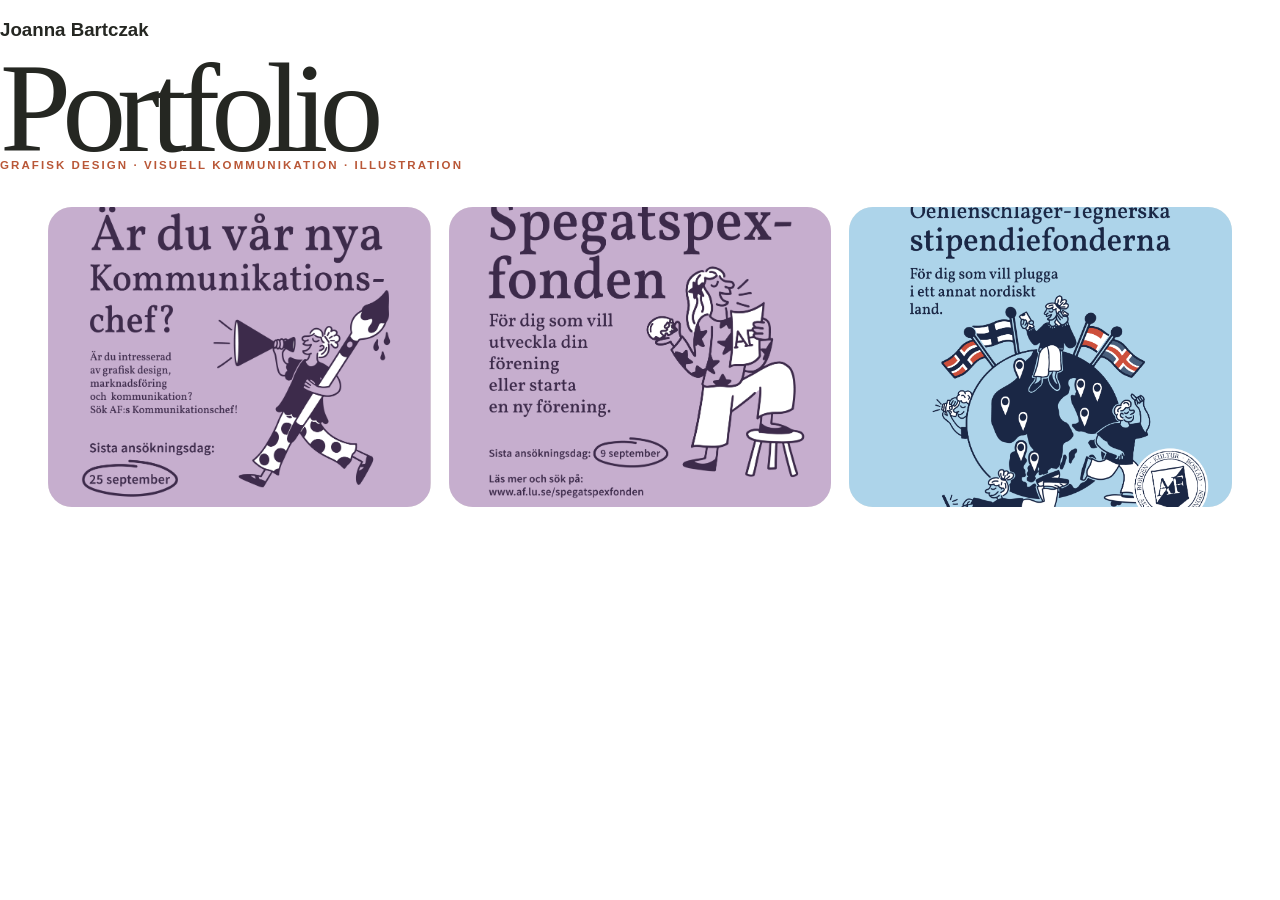
==== index.html @ e689d625 "Update index.html" ====
<!doctype html>
<html lang="en">
  <head>
    <meta charset="UTF-8" />
    <meta name="viewport" content="width=device-width, initial-scale=1.0" />
    <meta
      name="description"
      content="Portfolio - Joanna Bartczak"
    />
    <title>Portfolio - Joanna Bartczak</title>
     <h3>Joanna Bartczak</h3>
    <h1>Portfolio</h1>
    <p class="eyebrow">Grafisk design · Visuell kommunikation · Illustration</p>
    <link rel="stylesheet" href="styles.css" />
  </head>
  <body>
    <main class="showcase">
      <section class="gallery" aria-label="Field Notes image collection">
        <figure class="gallery__item gallery__item--portrait">
          <img
            src="assets/images/projekt1.png"
          />
          <figcaption>
            <span class="gallery__title">Postutlysning</span>
            <span class="gallery__detail">Akademiska Föreningen</span>
          </figcaption>
          <a
  class="gallery__link"
  href="https://joannabartczak.notion.site/1"
  target="_top"
></a>
        </figure>

        <figure class="gallery__item">
          <img
            src="assets/images/projekt2.png"
          />
          <figcaption>
            <span class="gallery__title">Spegatspexfonden</span>
            <span class="gallery__detail">Akademiska Föreningen</span>
          </figcaption>
          <a
            class="gallery__link"
            href="https://joannabartczak.notion.site/2"
          ></a>
        </figure>

        <figure class="gallery__item">
          <img
            src="assets/images/projekt3.png"
          />
          <figcaption>
            <span class="gallery__title">OT-fonden</span>
            <span class="gallery__detail">Akademiska Föreningen</span>
          </figcaption>
          <a
            class="gallery__link"
            href="https://joannabartczak.notion.site/3"
          ></a>
        </figure>
      </section>
    </main>
  </body>
</html>
---- styles.css ----
:root {
  color-scheme: light;
  --paper: #ffffff;
  --ink: #252722;
  --muted: #72776d;
  --line: #dedfd9;
  --accent: #b95737;
  --radius: 24px;
}

* {
  box-sizing: border-box;
}

html {
  background: var(--paper);
}

body {
  min-width: 320px;
  margin: 0;
  background: var(--paper);
  color: var(--ink);
  font-family: "Avenir Next", Avenir, "Century Gothic", sans-serif;
  -webkit-font-smoothing: antialiased;
}

img {
  display: block;
  width: 100%;
}

.showcase {
  width: min(100% - 96px, 1480px);
  margin-inline: auto;
  padding: 48px 0 28px;
}

.showcase__header {
  display: grid;
  grid-template-columns: minmax(0, 1.5fr) minmax(260px, 0.5fr);
  align-items: end;
  gap: 20px;
  margin-bottom: 28px;
}

.eyebrow {
  grid-column: 1 / -1;
  margin: 0 0 -12px;
  color: var(--accent);
  font-size: 0.72rem;
  font-weight: 700;
  letter-spacing: 0.18em;
  text-transform: uppercase;
}

h1 {
  margin: 0;
  font-family: "Iowan Old Style", "Palatino Linotype", Palatino, Georgia, serif;
  font-size: clamp(3.5rem, 10vw, 9.5rem);
  font-weight: 400;
  letter-spacing: -0.07em;
  line-height: 0.78;
}

.introduction {
  max-width: 34ch;
  margin: 0 0 0.35rem;
  color: var(--muted);
  font-family: "Iowan Old Style", "Palatino Linotype", Palatino, Georgia, serif;
  font-size: clamp(1rem, 1.3vw, 1.2rem);
  line-height: 1.55;
}

.gallery {
  display: grid;
  grid-template-columns: repeat(3, minmax(0, 1fr));
  grid-auto-rows: min(28vw, 300px);
  gap: 18px;
}

.gallery__item {
  position: relative;
  min-width: 0;
  margin: 0;
  overflow: hidden;
  border-radius: var(--radius);
  background: #e9e8e2;
  isolation: isolate;
  outline: none;
}

.gallery__item::after {
  position: absolute;
  inset: 0;
  z-index: 1;
  background: linear-gradient(180deg, transparent 35%, rgba(24, 26, 22, 0.72) 100%);
  content: "";
  opacity: 0;
  transition: opacity 350ms ease;
}

.gallery__item img {
  height: 100%;
  object-fit: cover;
  transition: transform 650ms cubic-bezier(0.2, 0.75, 0.25, 1), filter 450ms ease;
}

.gallery__item:nth-child(2) img,
.gallery__item:nth-child(5) img {
  object-position: center 65%;
}

.gallery__item--portrait img {
  object-position: center 58%;
}

.gallery__item figcaption {
  position: absolute;
  right: 24px;
  bottom: 22px;
  left: 24px;
  z-index: 2;
  display: flex;
  align-items: end;
  justify-content: space-between;
  gap: 18px;
  color: #fffdf7;
  opacity: 0;
  transform: translateY(12px);
  transition: opacity 300ms ease, transform 400ms cubic-bezier(0.2, 0.75, 0.25, 1);
}

.gallery__title {
  font-family: "Iowan Old Style", "Palatino Linotype", Palatino, Georgia, serif;
  font-size: clamp(1.65rem, 2.5vw, 2.75rem);
  letter-spacing: -0.05em;
  line-height: 0.9;
}

.gallery__detail {
  flex: 0 0 auto;
  font-size: 0.66rem;
  font-weight: 700;
  letter-spacing: 0.13em;
  text-align: right;
  text-transform: uppercase;
}

.gallery__item:hover::after,
.gallery__item:focus-visible::after {
  opacity: 1;
}

.gallery__item:hover img,
.gallery__item:focus-visible img {
  filter: saturate(0.86);
  transform: scale(1.045);
}

.gallery__item:hover figcaption,
.gallery__item:focus-visible figcaption {
  opacity: 1;
  transform: translateY(0);
}

.gallery__item:focus-visible {
  box-shadow: 0 0 0 4px var(--paper), 0 0 0 7px var(--accent);
}

.showcase__footer {
  display: flex;
  justify-content: space-between;
  gap: 24px;
  margin-top: 22px;
  padding: 16px 2px 0;
  border-top: 1px solid var(--line);
  color: var(--muted);
  font-size: 0.67rem;
  font-weight: 700;
  letter-spacing: 0.15em;
  text-transform: uppercase;
}
@media (max-width: 900px) {
  .showcase {
    width: min(100% - 48px, 720px);
    padding: 40px 0 24px;
  }


  .showcase__header {
    grid-template-columns: 1fr;
    gap: 24px;
  }

  .eyebrow {
    grid-column: auto;
  }

  .gallery {
    grid-template-columns: repeat(2, minmax(0, 1fr));
    grid-template-rows: repeat(3, min(58vw, 420px));
  }
}

@media (max-width: 560px) {
  :root {
    --radius: 18px;
  }

  .showcase {
    width: min(100% - 32px, 420px);
    padding: 28px 0 20px;
  }

  .showcase__header {
    margin-bottom: 30px;
  }

  h1 {
    font-size: clamp(4rem, 24vw, 6rem);
  }

  .gallery {
    grid-template-columns: 1fr;
    grid-template-rows: repeat(6, 112vw);
    gap: 12px;
  }

  .gallery__item figcaption {
    right: 18px;
    bottom: 18px;
    left: 18px;
  }

  .showcase__footer span:nth-child(2) {
    display: none;
  }
}

@media (hover: none) {
  .gallery__item::after,
  .gallery__item figcaption {
    opacity: 1;
  }

  .gallery__item figcaption {
    transform: none;
  }
}

@media (prefers-reduced-motion: reduce) {
  *,
  *::before,
  *::after {
    scroll-behavior: auto !important;
    transition-duration: 0.01ms !important;
  }
}
.gallery__link {
  position: absolute;
  inset: 0;
  z-index: 3;
  display: block;
}
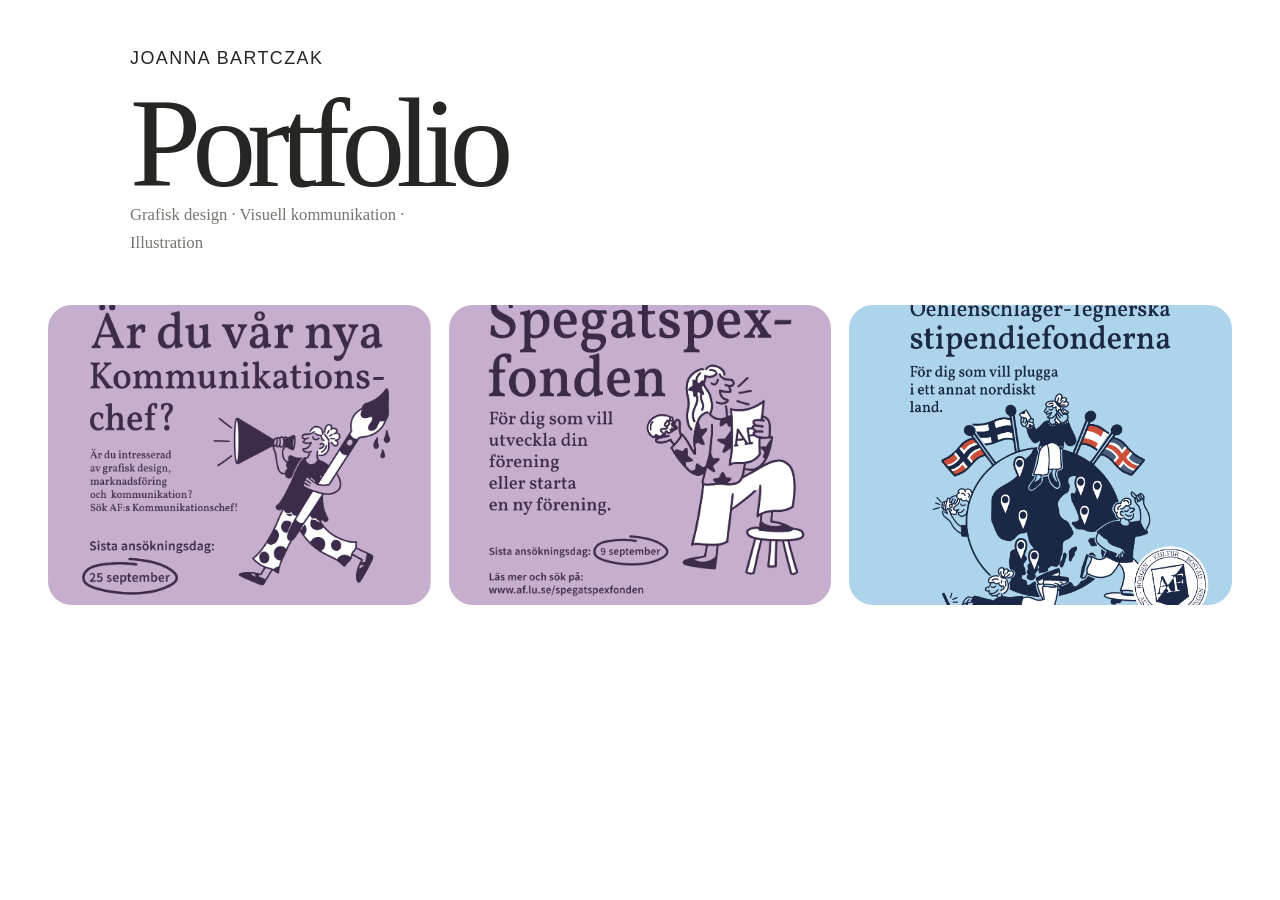
==== commit 9649983e: "Update index.html" ====
--- a/index.html
+++ b/index.html
@@ -8,14 +8,18 @@
       content="Portfolio - Joanna Bartczak"
     />
     <title>Portfolio - Joanna Bartczak</title>
-     <h3>Joanna Bartczak</h3>
-    <h1>Portfolio</h1>
-    <p class="eyebrow">Grafisk design · Visuell kommunikation · Illustration</p>
     <link rel="stylesheet" href="styles.css" />
   </head>
   <body>
     <main class="showcase">
-      <section class="gallery" aria-label="Field Notes image collection">
+      <header class="showcase__header">
+        <div>
+          <h3>Joanna Bartczak</h3>
+          <h1>Portfolio</h1>
+          <p class="eyebrow"> Grafisk design · Visuell kommunikation · Illustration </p>
+        </div>
+      </header>
+      <section class="gallery">
         <figure class="gallery__item gallery__item--portrait">
           <img
             src="assets/images/projekt1.png"
--- a/styles.css
+++ b/styles.css
@@ -33,25 +33,23 @@
 .showcase {
   width: min(100% - 96px, 1480px);
   margin-inline: auto;
-  padding: 48px 0 28px;
+  padding: 48px 0 32px;
 }
 
 .showcase__header {
-  display: grid;
-  grid-template-columns: minmax(0, 1.5fr) minmax(260px, 0.5fr);
-  align-items: end;
-  gap: 20px;
-  margin-bottom: 28px;
+  display: block;
+  width: min(100%, 1100px);
+  margin: 0 auto 48px;
+  padding: 0 40px;
 }
 
 .eyebrow {
-  grid-column: 1 / -1;
-  margin: 0 0 -12px;
-  color: var(--accent);
-  font-size: 0.72rem;
-  font-weight: 700;
-  letter-spacing: 0.18em;
-  text-transform: uppercase;
+  max-width: 34ch;
+  margin: 0 0 1rem;
+  color: var(--muted);
+  font-family: "Iowan Old Style", "Palatino Linotype", Palatino, Georgia, serif;
+  font-size: clamp(1rem, 1.3vw, 1.2rem);
+  line-height: 1.7;
 }
 
 h1 {
@@ -60,12 +58,22 @@
   font-size: clamp(3.5rem, 10vw, 9.5rem);
   font-weight: 400;
   letter-spacing: -0.07em;
-  line-height: 0.78;
+  line-height: 0.9;
+}
+
+h3 {
+  margin: 0 0 16px;
+  font-family: "Avenir Next", Avenir, "Century Gothic", sans-serif;
+  font-size: clamp(1rem, 1.4vw, 1.4rem);
+  font-weight: 500;
+  letter-spacing: 0.08em;
+  text-transform: uppercase;
+  line-height: 1.2;
 }
 
 .introduction {
-  max-width: 34ch;
-  margin: 0 0 0.35rem;
+  max-width: none;
+  margin: 24px 0 0;
   color: var(--muted);
   font-family: "Iowan Old Style", "Palatino Linotype", Palatino, Georgia, serif;
   font-size: clamp(1rem, 1.3vw, 1.2rem);
@@ -182,15 +190,19 @@
   text-transform: uppercase;
 }
 @media (max-width: 900px) {
-  .showcase {
+ .showcase {
     width: min(100% - 48px, 720px);
     padding: 40px 0 24px;
   }
 
-
   .showcase__header {
     grid-template-columns: 1fr;
-    gap: 24px;
+    gap: 20px;
+    margin-bottom: 36px;
+  }
+
+  .introduction {
+    max-width: 48ch;
   }
 
   .eyebrow {
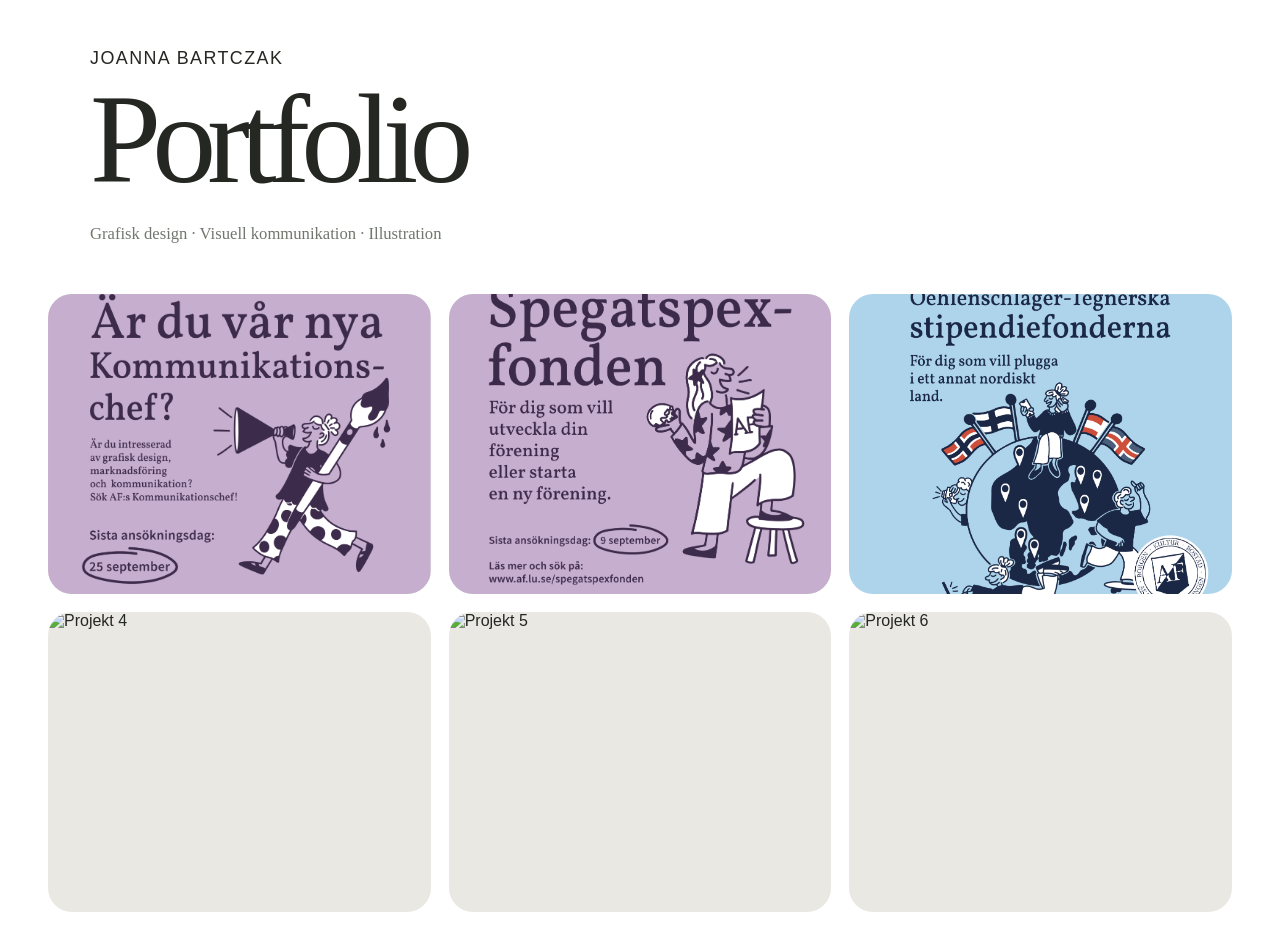
==== commit c492dca9: "Update index.html" ====
--- a/index.html
+++ b/index.html
@@ -62,6 +62,53 @@
             href="https://joannabartczak.notion.site/3"
           ></a>
         </figure>
+        <figure class="gallery__item">
+  <img
+    src="assets/images/projekt4.png"
+    alt="Projekt 4"
+  />
+  <figcaption>
+    <span class="gallery__title">Projektnamn</span>
+    <span class="gallery__detail">Organisation eller kund</span>
+  </figcaption>
+  <a
+    class="gallery__link"
+    href="projekt4.html"
+    aria-label="Visa Projektnamn"
+  ></a>
+</figure>
+
+<figure class="gallery__item">
+  <img
+    src="assets/images/projekt5.png"
+    alt="Projekt 5"
+  />
+  <figcaption>
+    <span class="gallery__title">Projektnamn</span>
+    <span class="gallery__detail">Organisation eller kund</span>
+  </figcaption>
+  <a
+    class="gallery__link"
+    href="projekt5.html"
+    aria-label="Visa Projektnamn"
+  ></a>
+</figure>
+
+<figure class="gallery__item">
+  <img
+    src="assets/images/projekt6.png"
+    alt="Projekt 6"
+  />
+  <figcaption>
+    <span class="gallery__title">Projektnamn</span>
+    <span class="gallery__detail">Organisation eller kund</span>
+  </figcaption>
+  <a
+    class="gallery__link"
+    href="projekt6.html"
+    aria-label="Visa Projektnamn"
+  ></a>
+</figure>
       </section>
     </main>
   </body>
--- a/styles.css
+++ b/styles.css
@@ -37,19 +37,18 @@
 }
 
 .showcase__header {
-  display: block;
   width: min(100%, 1100px);
   margin: 0 auto 48px;
-  padding: 0 40px;
-}
+}
+
 
 .eyebrow {
-  max-width: 34ch;
-  margin: 0 0 1rem;
+  max-width: none;
+  margin: 24px 0 0;
   color: var(--muted);
   font-family: "Iowan Old Style", "Palatino Linotype", Palatino, Georgia, serif;
   font-size: clamp(1rem, 1.3vw, 1.2rem);
-  line-height: 1.7;
+  line-height: 1.55;
 }
 
 h1 {
@@ -62,7 +61,7 @@
 }
 
 h3 {
-  margin: 0 0 16px;
+  margin: 0 0 12px;
   font-family: "Avenir Next", Avenir, "Century Gothic", sans-serif;
   font-size: clamp(1rem, 1.4vw, 1.4rem);
   font-weight: 500;
@@ -70,6 +69,7 @@
   text-transform: uppercase;
   line-height: 1.2;
 }
+
 
 .introduction {
   max-width: none;
@@ -130,9 +130,9 @@
   left: 24px;
   z-index: 2;
   display: flex;
-  align-items: end;
-  justify-content: space-between;
-  gap: 18px;
+  flex-direction: column;
+  align-items: flex-start;
+  gap: 8px;
   color: #fffdf7;
   opacity: 0;
   transform: translateY(12px);
@@ -147,11 +147,10 @@
 }
 
 .gallery__detail {
-  flex: 0 0 auto;
   font-size: 0.66rem;
   font-weight: 700;
   letter-spacing: 0.13em;
-  text-align: right;
+  text-align: left;
   text-transform: uppercase;
 }
 
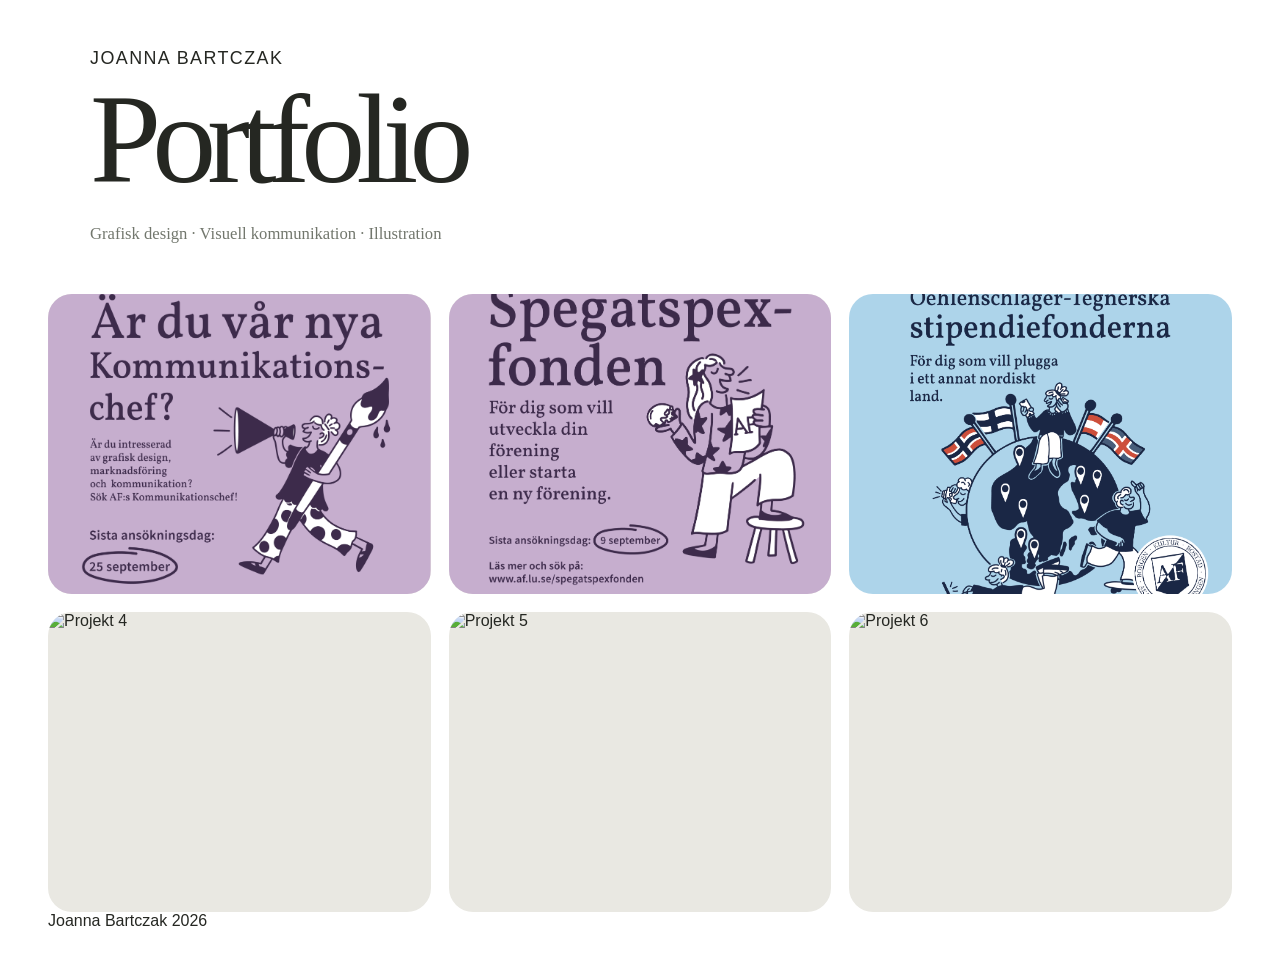
==== commit 2d29ca7e: "Update index.html" ====
--- a/index.html
+++ b/index.html
@@ -30,7 +30,7 @@
           </figcaption>
           <a
   class="gallery__link"
-  href="https://joannabartczak.notion.site/1"
+  href="projekt1.html"
   target="_top"
 ></a>
         </figure>
@@ -45,7 +45,7 @@
           </figcaption>
           <a
             class="gallery__link"
-            href="https://joannabartczak.notion.site/2"
+            href="projekt2.html"
           ></a>
         </figure>
 
@@ -59,7 +59,7 @@
           </figcaption>
           <a
             class="gallery__link"
-            href="https://joannabartczak.notion.site/3"
+            href="projekt3.html"
           ></a>
         </figure>
         <figure class="gallery__item">
@@ -110,6 +110,10 @@
   ></a>
 </figure>
       </section>
+<footer class="site-footer">
+  <span>Joanna Bartczak</span>
+  <span>2026</span>
+</footer>
     </main>
   </body>
 </html>
--- a/styles.css
+++ b/styles.css
@@ -75,7 +75,7 @@
   max-width: none;
   margin: 24px 0 0;
   color: var(--muted);
-  font-family: "Iowan Old Style", "Palatino Linotype", Palatino, Georgia, serif;
+  font-family: "Avenir Next", Avenir, "Century Gothic", sans-serif;
   font-size: clamp(1rem, 1.3vw, 1.2rem);
   line-height: 1.55;
 }
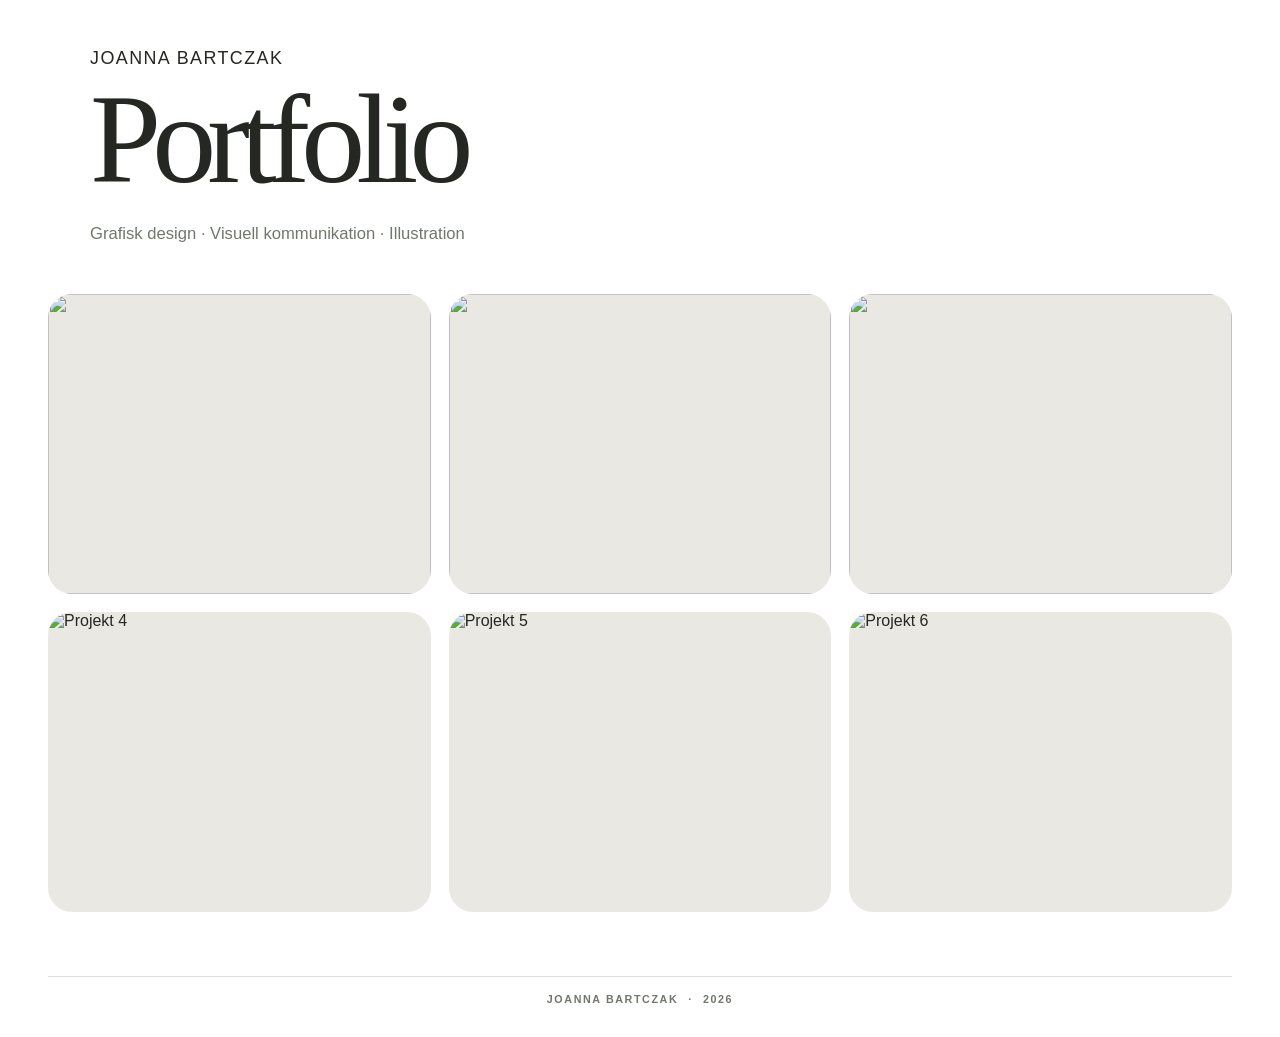
==== commit d28a10e1: "Update index.html" ====
--- a/index.html
+++ b/index.html
@@ -22,7 +22,7 @@
       <section class="gallery">
         <figure class="gallery__item gallery__item--portrait">
           <img
-            src="assets/images/projekt1.png"
+            src="assets/images/project1.png"
           />
           <figcaption>
             <span class="gallery__title">Postutlysning</span>
@@ -30,14 +30,14 @@
           </figcaption>
           <a
   class="gallery__link"
-  href="projekt1.html"
+  href="project1.html"
   target="_top"
 ></a>
         </figure>
 
         <figure class="gallery__item">
           <img
-            src="assets/images/projekt2.png"
+            src="assets/images/project2.png"
           />
           <figcaption>
             <span class="gallery__title">Spegatspexfonden</span>
@@ -45,13 +45,13 @@
           </figcaption>
           <a
             class="gallery__link"
-            href="projekt2.html"
+            href="project2.html"
           ></a>
         </figure>
 
         <figure class="gallery__item">
           <img
-            src="assets/images/projekt3.png"
+            src="assets/images/project3.png"
           />
           <figcaption>
             <span class="gallery__title">OT-fonden</span>
@@ -59,12 +59,12 @@
           </figcaption>
           <a
             class="gallery__link"
-            href="projekt3.html"
+            href="project3.html"
           ></a>
         </figure>
         <figure class="gallery__item">
   <img
-    src="assets/images/projekt4.png"
+    src="assets/images/project4.png"
     alt="Projekt 4"
   />
   <figcaption>
@@ -73,14 +73,14 @@
   </figcaption>
   <a
     class="gallery__link"
-    href="projekt4.html"
+    href="project4.html"
     aria-label="Visa Projektnamn"
   ></a>
 </figure>
 
 <figure class="gallery__item">
   <img
-    src="assets/images/projekt5.png"
+    src="assets/images/project5.png"
     alt="Projekt 5"
   />
   <figcaption>
@@ -89,14 +89,14 @@
   </figcaption>
   <a
     class="gallery__link"
-    href="projekt5.html"
+    href="project5.html"
     aria-label="Visa Projektnamn"
   ></a>
 </figure>
 
 <figure class="gallery__item">
   <img
-    src="assets/images/projekt6.png"
+    src="assets/images/project6.png"
     alt="Projekt 6"
   />
   <figcaption>
@@ -105,7 +105,7 @@
   </figcaption>
   <a
     class="gallery__link"
-    href="projekt6.html"
+    href="project6.html"
     aria-label="Visa Projektnamn"
   ></a>
 </figure>
--- a/styles.css
+++ b/styles.css
@@ -46,7 +46,7 @@
   max-width: none;
   margin: 24px 0 0;
   color: var(--muted);
-  font-family: "Iowan Old Style", "Palatino Linotype", Palatino, Georgia, serif;
+  font-family: "Avenir Next", Avenir, "Century Gothic", sans-serif;
   font-size: clamp(1rem, 1.3vw, 1.2rem);
   line-height: 1.55;
 }
@@ -175,12 +175,13 @@
   box-shadow: 0 0 0 4px var(--paper), 0 0 0 7px var(--accent);
 }
 
-.showcase__footer {
+.site-footer {
   display: flex;
-  justify-content: space-between;
-  gap: 24px;
-  margin-top: 22px;
-  padding: 16px 2px 0;
+  justify-content: center;
+  align-items: center;
+  gap: 10px;
+  margin-top: 64px;
+  padding-top: 16px;
   border-top: 1px solid var(--line);
   color: var(--muted);
   font-size: 0.67rem;
@@ -188,6 +189,11 @@
   letter-spacing: 0.15em;
   text-transform: uppercase;
 }
+
+.site-footer span:first-child::after {
+  content: "·";
+  margin-left: 10px;
+}
 @media (max-width: 900px) {
  .showcase {
     width: min(100% - 48px, 720px);
@@ -212,6 +218,9 @@
     grid-template-columns: repeat(2, minmax(0, 1fr));
     grid-template-rows: repeat(3, min(58vw, 420px));
   }
+   .site-footer {
+    margin-top: 48px;
+  }
 }
 
 @media (max-width: 560px) {
@@ -244,8 +253,8 @@
     left: 18px;
   }
 
-  .showcase__footer span:nth-child(2) {
-    display: none;
+   .site-footer {
+    margin-top: 48px;
   }
 }
 
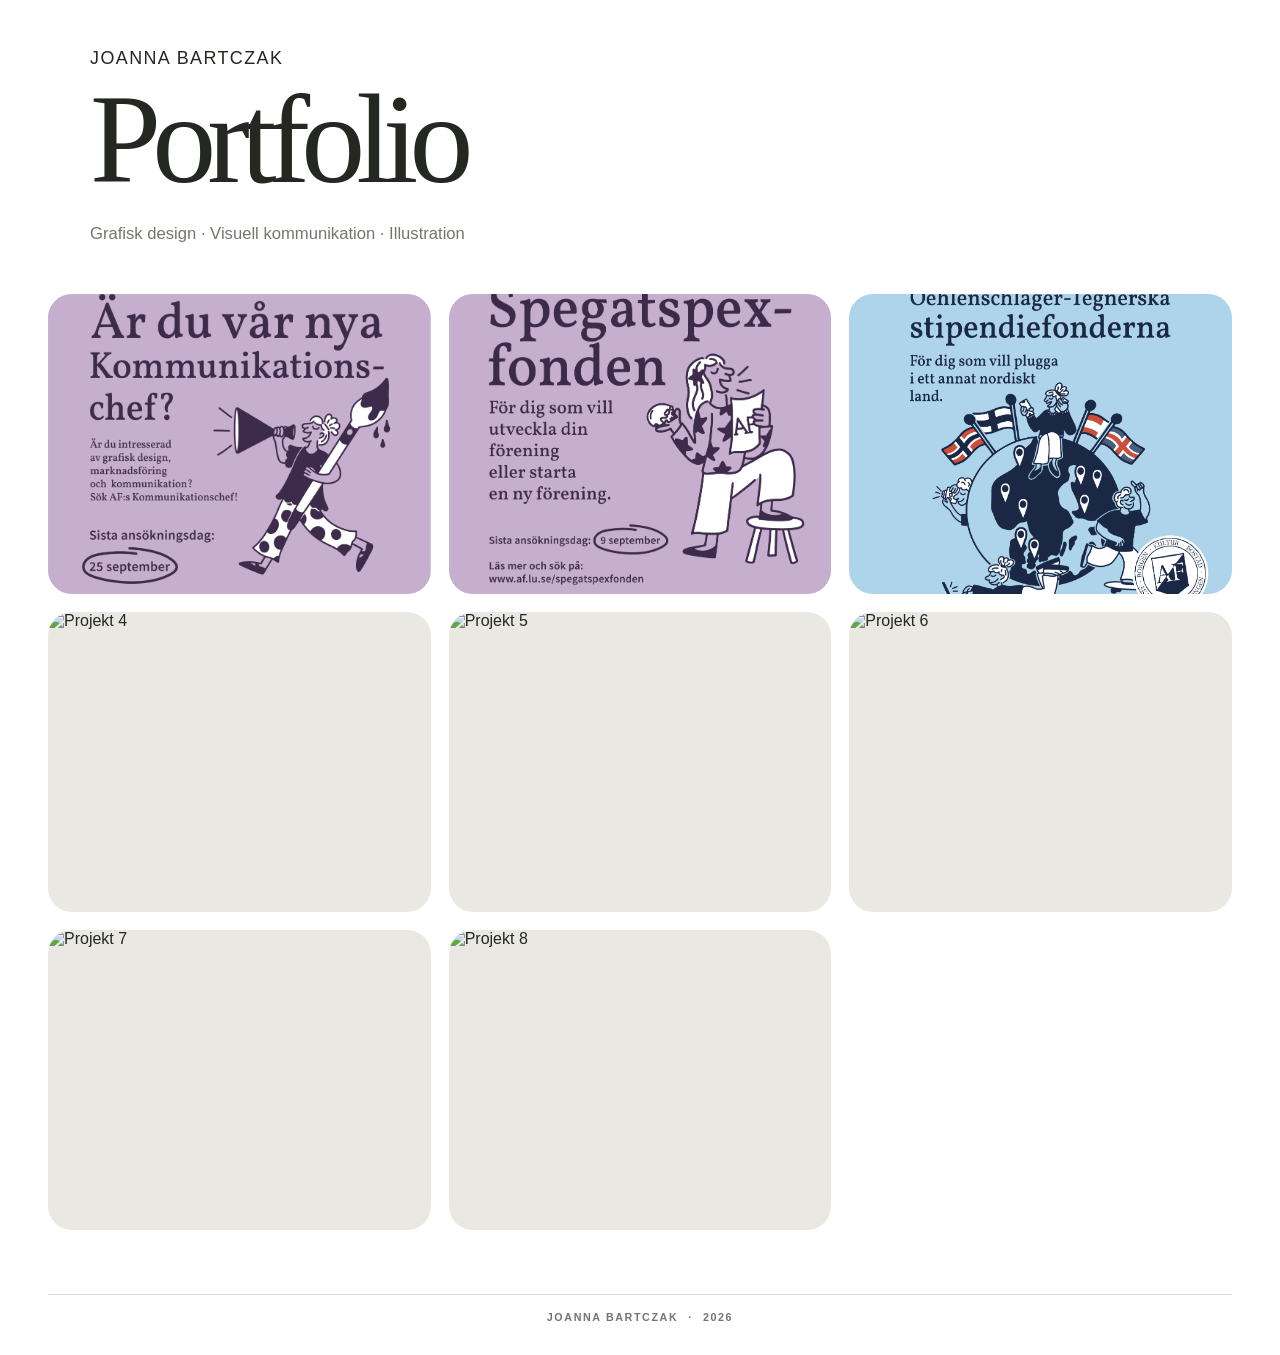
==== commit 9592eac4: "Update index.html" ====
--- a/index.html
+++ b/index.html
@@ -54,7 +54,7 @@
             src="assets/images/project3.png"
           />
           <figcaption>
-            <span class="gallery__title">OT-fonden</span>
+            <span class="gallery__title">OT-fonderna</span>
             <span class="gallery__detail">Akademiska Föreningen</span>
           </figcaption>
           <a
@@ -68,8 +68,8 @@
     alt="Projekt 4"
   />
   <figcaption>
-    <span class="gallery__title">Projektnamn</span>
-    <span class="gallery__detail">Organisation eller kund</span>
+    <span class="gallery__title">Allmänna stipendiefonder</span>
+    <span class="gallery__detail">Akademiska Föreningen</span>
   </figcaption>
   <a
     class="gallery__link"
@@ -84,8 +84,8 @@
     alt="Projekt 5"
   />
   <figcaption>
-    <span class="gallery__title">Projektnamn</span>
-    <span class="gallery__detail">Organisation eller kund</span>
+    <span class="gallery__title">Övriga illustrationer</span>
+    <span class="gallery__detail">Privat</span>
   </figcaption>
   <a
     class="gallery__link"
@@ -100,8 +100,8 @@
     alt="Projekt 6"
   />
   <figcaption>
-    <span class="gallery__title">Projektnamn</span>
-    <span class="gallery__detail">Organisation eller kund</span>
+    <span class="gallery__title">Musikal</span>
+    <span class="gallery__detail">Studentmusikal i Lund</span>
   </figcaption>
   <a
     class="gallery__link"
@@ -109,6 +109,40 @@
     aria-label="Visa Projektnamn"
   ></a>
 </figure>
+
+      
+<figure class="gallery__item">
+  <img
+    src="assets/images/project7.png"
+    alt="Projekt 7"
+  />
+  <figcaption>
+    <span class="gallery__title">Planlösning</span>
+    <span class="gallery__detail">AF-Borgen AB</span>
+  </figcaption>
+  <a
+    class="gallery__link"
+    href="project7.html"
+    aria-label="Visa Projektnamn"
+  ></a>
+</figure>
+
+        <figure class="gallery__item">
+  <img
+    src="assets/images/project8.png"
+    alt="Projekt 8"
+  />
+  <figcaption>
+    <span class="gallery__title">Hemsida</span>
+    <span class="gallery__detail">AF-Borgen AB</span>
+  </figcaption>
+  <a
+    class="gallery__link"
+    href="project8.html"
+    aria-label="Visa Projektnamn"
+  ></a>
+</figure>
+        
       </section>
 <footer class="site-footer">
   <span>Joanna Bartczak</span>
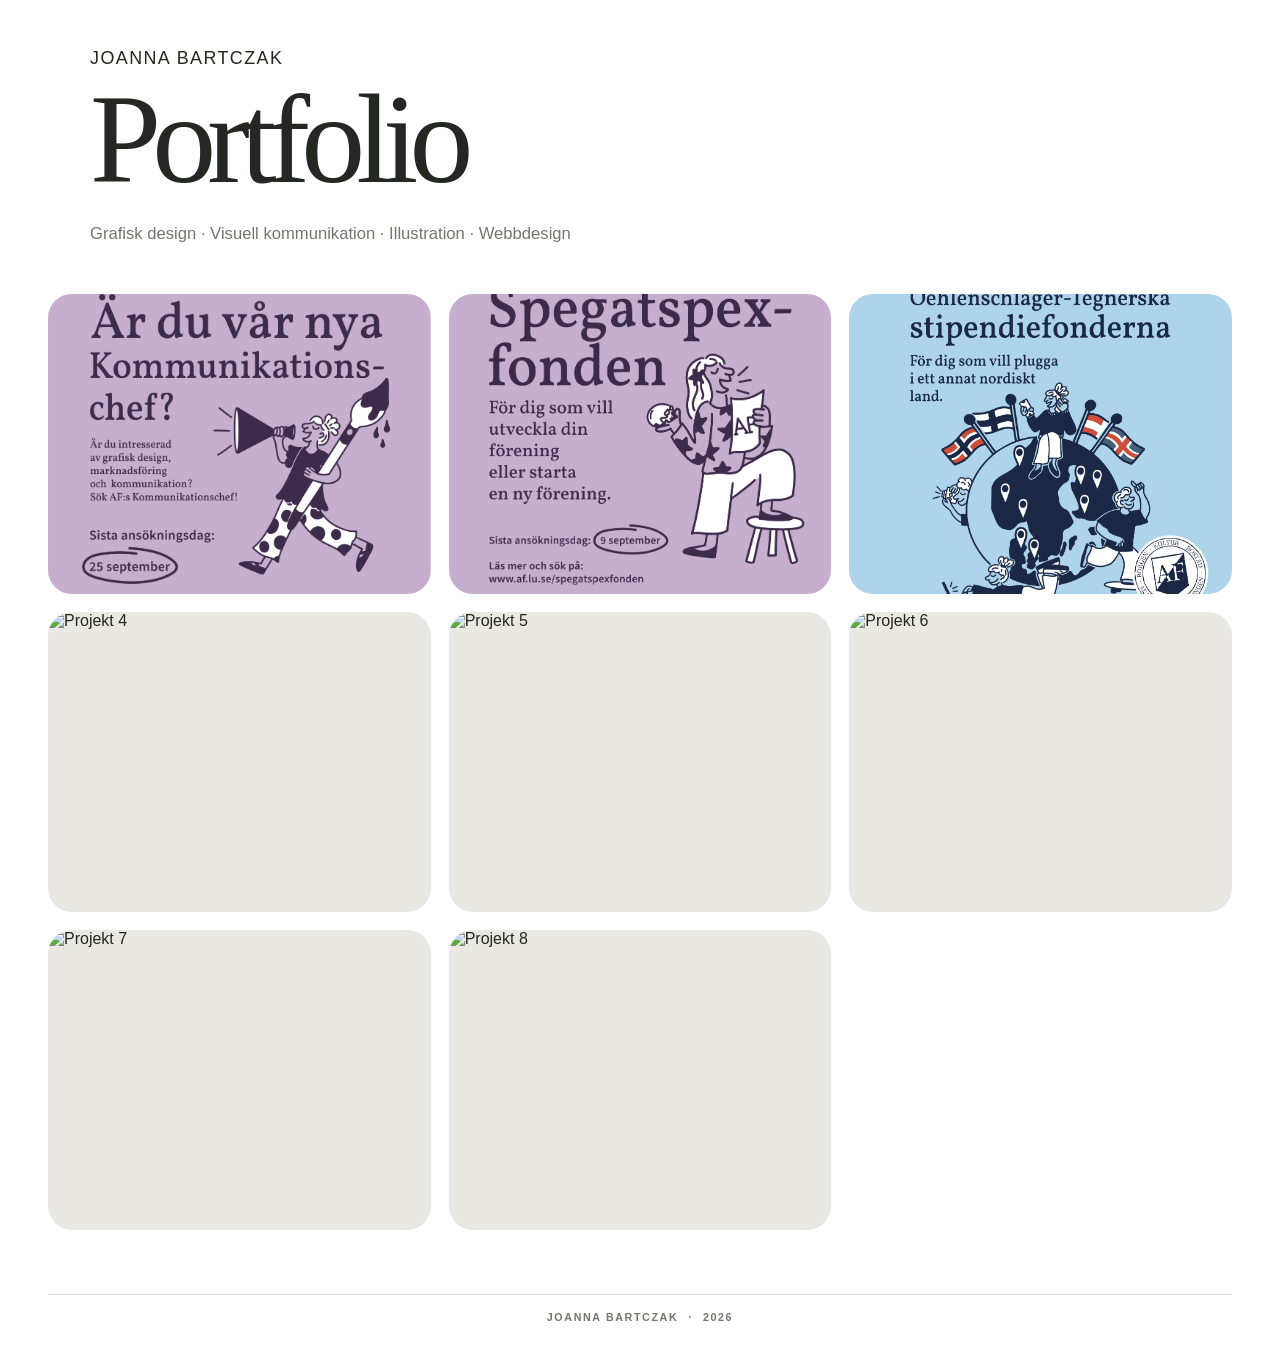
==== commit f90369bf: "Update index.html" ====
--- a/index.html
+++ b/index.html
@@ -16,7 +16,7 @@
         <div>
           <h3>Joanna Bartczak</h3>
           <h1>Portfolio</h1>
-          <p class="eyebrow"> Grafisk design · Visuell kommunikation · Illustration </p>
+          <p class="eyebrow"> Grafisk design · Visuell kommunikation · Illustration · Webbdesign </p>
         </div>
       </header>
       <section class="gallery">
